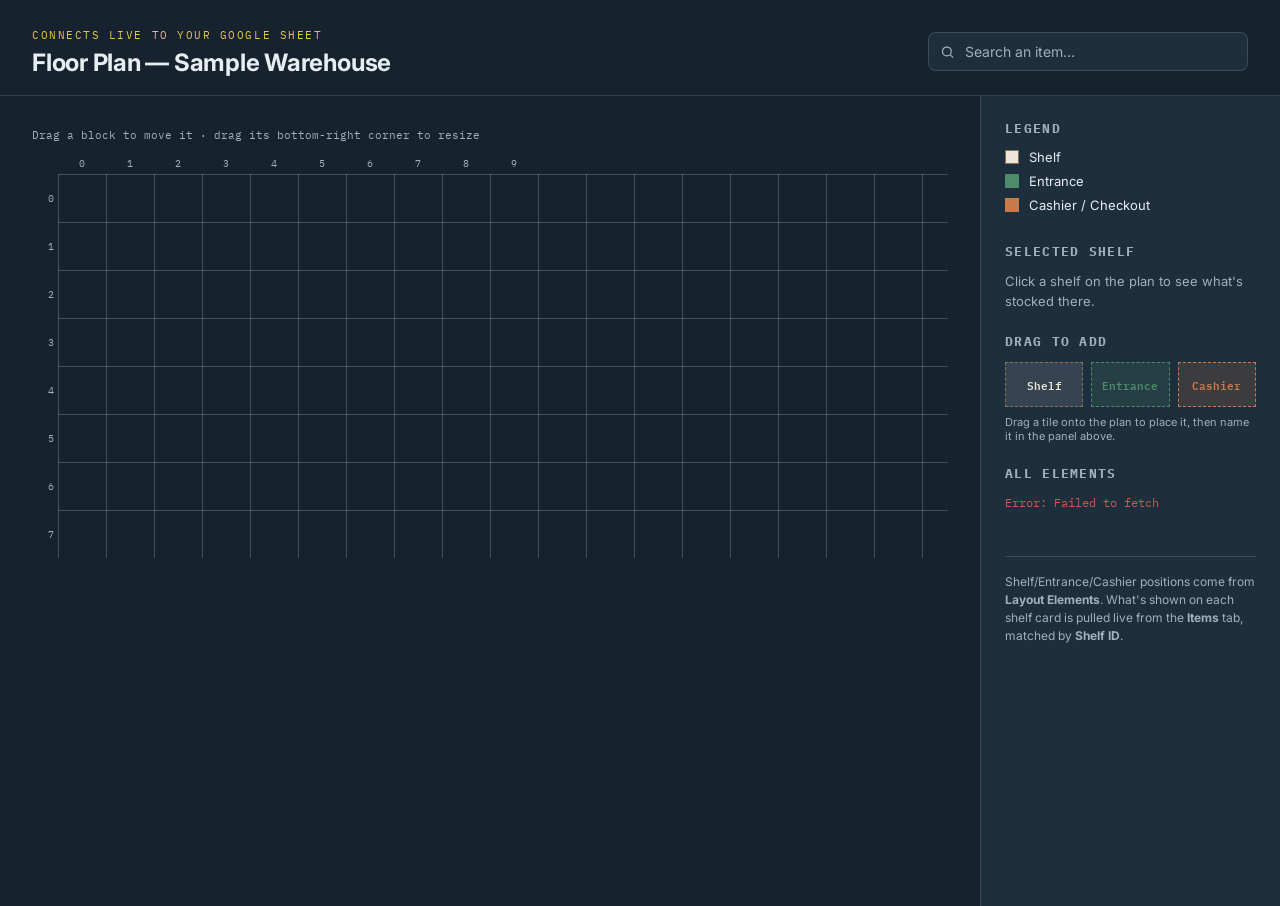
==== index.html @ 54632bd7 "Fix" ====
<!DOCTYPE html>
<html lang="en">
<head>
    <meta charset="UTF-8">
    <meta name="viewport" content="width=device-width, initial-scale=1.0">
    <title>Warehouse Floor Plan — Prototype</title>
    <link rel="preconnect" href="https://fonts.googleapis.com">
    <link href="https://fonts.googleapis.com/css2?family=IBM+Plex+Mono:wght@400;500;600&family=Inter:wght@400;500;600;700&display=swap" rel="stylesheet">
    <link rel="stylesheet" href="index.css">

    <!-- PWA: installable on Android + iOS -->
    <link rel="manifest" href="manifest.json">
    <meta name="theme-color" content="#16232F">

    <!-- iOS home-screen support (Safari doesn't read manifest.json fully) -->
    <meta name="apple-mobile-web-app-capable" content="yes">
    <meta name="apple-mobile-web-app-status-bar-style" content="black-translucent">
    <meta name="apple-mobile-web-app-title" content="Floor Plan">
    <link rel="apple-touch-icon" href="apple-touch-icon.png">

    <link rel="icon" href="icon-192.png">
</head>
<body>

    <header>
        <div class="title-block">
            <p class="eyebrow">Connects live to your Google Sheet</p>
            <h1>Floor Plan — Sample Warehouse</h1>
        </div>
        <div>
            <div class="search-wrap">
                <svg viewBox="0 0 24 24" fill="none" stroke-width="2"><circle cx="11" cy="11" r="7"/><line x1="21" y1="21" x2="16.65" y2="16.65"/></svg>
                <input id="search" type="text" placeholder="Search an item…" autocomplete="off">
            </div>
            <div class="search-status" id="search-status"></div>
        </div>
    </header>

    <main>
        <div class="plan-area">
            <p style="font-family:'IBM Plex Mono',monospace; font-size:11px; color:var(--chrome-dim); margin:0 0 12px;">
                Drag a block to move it · drag its bottom-right corner to resize
            </p>
            <div class="overlap-banner" id="overlap-banner">⚠ Two or more blocks are overlapping — drag one to clear the conflict.</div>
            <div class="plan-grid-wrap">
                <div class="corner"></div>
                <div class="ruler" id="col-ruler"></div>
                <div class="ruler" id="row-ruler"></div>
                <div id="grid"></div>
            </div>
        </div>

        <aside>
            <div class="panel">
                <h2>Legend</h2>
                <div class="legend-row"><span class="swatch" style="background:var(--paper); border:1.5px solid var(--paper-border)"></span> Shelf</div>
                <div class="legend-row"><span class="swatch" style="background:var(--entrance)"></span> Entrance</div>
                <div class="legend-row"><span class="swatch" style="background:var(--cashier)"></span> Cashier / Checkout</div>
            </div>

            <div class="panel">
                <h2>Selected shelf</h2>
                <div id="detail-empty">Click a shelf on the plan to see what's stocked there.</div>
                <div id="detail-content" style="display:none"></div>
            </div>

            <div class="panel">
                <h2>Drag to add</h2>
                <div class="palette">
                    <div class="palette-tile shelf" data-type="shelf">Shelf</div>
                    <div class="palette-tile entrance" data-type="entrance">Entrance</div>
                    <div class="palette-tile cashier" data-type="cashier">Cashier</div>
                </div>
                <p style="font-size:11px; color:var(--chrome-dim); margin:8px 0 0;">Drag a tile onto the plan to place it, then name it in the panel above.</p>
            </div>

            <div class="panel">
                <h2>All elements</h2>
                <div id="data-status" class="data-status">Loading from Sheet…</div>
                <div class="manage-list" id="manage-list"></div>
            </div>

            <p class="note">Shelf/Entrance/Cashier positions come from <strong>Layout Elements</strong>. What's shown on each shelf card is pulled live from the <strong>Items</strong> tab, matched by <strong>Shelf ID</strong>.</p>
        </aside>
    </main>

    <script src="script.js"></script>
    <script>
        if ('serviceWorker' in navigator) {
            window.addEventListener('load', () => {
                navigator.serviceWorker.register('service-worker.js').catch((err) => {
                    console.warn('Service worker registration failed:', err);
                });
            });
        }
    </script>
</body>
</html>
---- index.css ----
:root {
    --bg: #16232F;
    --bg-line: rgba(255, 255, 255, 0.07);
    --bg-line-strong: rgba(255, 255, 255, 0.14);
    --paper: #EDE6D8;
    --paper-border: #8C6F4E;
    --entrance: #4C8C6B;
    --entrance-border: #366B4E;
    --cashier: #C97B4B;
    --cashier-border: #9C5A32;
    --ink: #16232F;
    --chrome: #E8EDF2;
    --chrome-dim: #9FB0BE;
    --highlight: #E9C24A;
    --panel-bg: #1D2E3D;
    --danger: #C9584B;
    --cell-size: 48px;
    --gap: 0px; /* Gap removed */
    --track: calc(var(--cell-size) + var(--gap));
}

* {
    box-sizing: border-box;
}

body {
    margin: 0;
    background: var(--bg);
    color: var(--chrome);
    font-family: 'Inter', sans-serif;
    min-height: 100vh;
}

header {
    padding: 28px 32px 18px;
    border-bottom: 1px solid var(--bg-line-strong);
    display: flex;
    align-items: flex-end;
    justify-content: space-between;
    flex-wrap: wrap;
    gap: 16px;
}

.title-block .eyebrow {
    font-family: 'IBM Plex Mono', monospace;
    font-size: 11px;
    letter-spacing: 0.14em;
    text-transform: uppercase;
    color: var(--highlight);
    margin: 0 0 6px;
}

.title-block h1 {
    margin: 0;
    font-size: 24px;
    font-weight: 700;
    letter-spacing: -0.01em;
}

.search-wrap {
    position: relative;
    width: 320px;
    max-width: 100%;
}

.search-wrap input {
    width: 100%;
    background: var(--panel-bg);
    border: 1px solid var(--bg-line-strong);
    color: var(--chrome);
    padding: 10px 14px 10px 36px;
    border-radius: 8px;
    font-size: 14px;
    font-family: 'Inter', sans-serif;
}

.search-wrap input:focus {
    outline: 2px solid var(--highlight);
    outline-offset: 1px;
}

.search-wrap input::placeholder {
    color: var(--chrome-dim);
}

.search-wrap svg {
    position: absolute;
    left: 12px;
    top: 50%;
    transform: translateY(-50%);
    width: 15px;
    height: 15px;
    stroke: var(--chrome-dim);
}

.search-status {
    font-family: 'IBM Plex Mono', monospace;
    font-size: 12px;
    color: var(--chrome-dim);
    margin-top: 6px;
}

.search-status.match {
    color: var(--highlight);
}

main {
    display: grid;
    grid-template-columns: 1fr 300px;
    gap: 0;
}

.plan-area {
    padding: 32px;
    overflow: auto;
}

.overlap-banner {
    display: none;
    background: rgba(201, 88, 75, 0.15);
    border: 1px solid var(--danger);
    color: #f0b3ab;
    font-size: 12px;
    padding: 8px 12px;
    border-radius: 6px;
    margin-bottom: 12px;
    font-family: 'IBM Plex Mono', monospace;
}

.overlap-banner.show {
    display: block;
}

.plan-grid-wrap {
    display: grid;
    grid-template-columns: 26px auto;
    grid-template-rows: 20px auto;
}

.corner {
    grid-column: 1;
    grid-row: 1;
}

.ruler {
    font-family: 'IBM Plex Mono', monospace;
    font-size: 10px;
    color: var(--chrome-dim);
}

#col-ruler {
    grid-column: 2;
    grid-row: 1;
    display: grid;
    grid-auto-flow: column;
    grid-auto-columns: var(--track);
    gap: var(--gap);
    align-items: end;
    padding-bottom: 4px;
}

#col-ruler span {
    text-align: center;
}

#row-ruler {
    grid-column: 1;
    grid-row: 2;
    display: grid;
    grid-auto-flow: row;
    grid-auto-rows: var(--track);
    gap: var(--gap);
    justify-items: end;
    padding-right: 4px;
}

#row-ruler span {
    align-self: center;
}

#grid {
    grid-column: 2;
    grid-row: 2;
    position: relative;
    display: grid;
    grid-template-columns: repeat(10, var(--cell-size));
    grid-auto-rows: var(--cell-size);
    gap: var(--gap);
    /* Stronger grid lines */
    background-image:
        linear-gradient(to right, rgba(255,255,255,0.2) 1px, transparent 1px),
        linear-gradient(to bottom, rgba(255,255,255,0.2) 1px, transparent 1px);
    background-size: var(--track) var(--track);
    background-position: 0 0;
}

.cell {
    border-radius: 0; /* Square edges */
    display: flex;
    flex-direction: column;
    align-items: center;
    justify-content: center;
    font-family: 'IBM Plex Mono', monospace;
    font-size: 10px;
    text-align: center;
    line-height: 1.2;
    padding: 2px;
    cursor: grab;
    border: 1.5px solid transparent;
    transition: box-shadow 0.12s ease;
    position: relative;
    user-select: none;
}

.cell.dragging {
    opacity: 0.88;
    box-shadow: 0 10px 24px rgba(0, 0, 0, 0.5);
    cursor: grabbing;
    z-index: 20;
}

.cell.shelf {
    background: var(--paper);
    border-color: var(--paper-border);
    color: var(--ink);
}

.cell.shelf:hover {
    box-shadow: 0 4px 10px rgba(0, 0, 0, 0.35);
}

.cell.shelf.selected {
    outline: 2px solid var(--highlight);
    outline-offset: 2px;
}

.cell.shelf.match {
    animation: pulse 1s ease-in-out infinite;
    border-color: #FFD700;
    z-index: 10;
}

.cell.overlap {
    outline: 2px solid var(--danger);
    outline-offset: 2px;
}

/* Enhanced Pulsating Effect */
@keyframes pulse {
    0% {
        box-shadow: 0 0 0 0 rgba(255, 215, 0, 0.8);
        border-color: #FFD700;
        transform: scale(1);
    }
    50% {
        box-shadow: 0 0 0 12px rgba(255, 215, 0, 0);
        border-color: #FFA500;
        transform: scale(1.02);
    }
    100% {
        box-shadow: 0 0 0 0 rgba(255, 215, 0, 0);
        border-color: #FFD700;
        transform: scale(1);
    }
}

@keyframes popIn {
    from {
        opacity: 0;
        transform: scale(0.8);
    }
    to {
        opacity: 1;
        transform: scale(1);
    }
}

.cell.pop-in {
    animation: popIn 0.22s ease-out;
}

.cell.entrance {
    background: var(--entrance);
    border-color: var(--entrance-border);
    color: #fff;
}

.cell.cashier {
    background: var(--cashier);
    border-color: var(--cashier-border);
    color: #fff;
}

.cell .label {
    font-weight: 600;
    font-size: 10px;
}

.cell .sub {
    font-size: 8px;
    opacity: 0.75;
    margin-top: 1px;
}

.resize-handle {
    position: absolute;
    right: 0px;
    bottom: 0px;
    width: 12px;
    height: 12px;
    cursor: nwse-resize;
    background: rgba(0, 0, 0, 0.25);
    border-radius: 0; /* Square edges for handle */
    border-top: 1px solid rgba(255,255,255,0.2);
    border-left: 1px solid rgba(255,255,255,0.2);
}

.cell.entrance .resize-handle,
.cell.cashier .resize-handle {
    background: rgba(255, 255, 255, 0.3);
}

aside {
    background: var(--panel-bg);
    border-left: 1px solid var(--bg-line-strong);
    padding: 24px;
    display: flex;
    flex-direction: column;
    gap: 22px;
    min-height: calc(100vh - 90px);
}

.panel h2 {
    font-size: 13px;
    text-transform: uppercase;
    letter-spacing: 0.1em;
    color: var(--chrome-dim);
    margin: 0 0 12px;
    font-family: 'IBM Plex Mono', monospace;
}

.legend-row {
    display: flex;
    align-items: center;
    gap: 10px;
    font-size: 13px;
    margin-bottom: 8px;
}

.swatch {
    width: 14px;
    height: 14px;
    border-radius: 0; /* Square swatches */
    flex-shrink: 0;
}

#detail-empty {
    color: var(--chrome-dim);
    font-size: 13px;
    line-height: 1.5;
}

.data-status {
    color: var(--chrome-dim);
    font-size: 12px;
    line-height: 1.5;
    margin-bottom: 10px;
    font-family: 'IBM Plex Mono', monospace;
}

.config-label {
    display: block;
    margin-bottom: 10px;
    font-size: 12px;
    color: var(--chrome-dim);
}

.config-button {
    background: var(--highlight);
    color: var(--ink);
    border: none;
    padding: 8px 10px;
    border-radius: 6px;
    font-weight: 600;
    font-size: 12px;
    cursor: pointer;
    margin-top: 8px;
}

#detail-content {
    font-size: 14px;
}

#detail-content .shelf-id {
    font-family: 'IBM Plex Mono', monospace;
    color: var(--chrome-dim);
    font-size: 12px;
    margin-bottom: 8px;
    display: block;
}

.edit-field {
    width: 100%;
    background: var(--bg);
    border: 1px solid var(--bg-line-strong);
    color: var(--chrome);
    padding: 7px 9px;
    border-radius: 6px;
    font-size: 13px;
    font-family: 'Inter', sans-serif;
    margin-bottom: 8px;
}

textarea.edit-field {
    resize: vertical;
    min-height: 50px;
}

button#save-btn {
    background: var(--highlight);
    color: var(--ink);
    border: none;
    padding: 8px 10px;
    border-radius: 6px;
    font-weight: 600;
    font-size: 12px;
    cursor: pointer;
    width: 100%;
    margin-top: 4px;
}

button#remove-btn {
    margin-top: 8px;
    background: transparent;
    color: var(--danger);
    border: 1px solid var(--danger);
    padding: 8px 10px;
    border-radius: 6px;
    font-size: 12px;
    font-weight: 600;
    cursor: pointer;
    width: 100%;
}

button#remove-btn:hover {
    background: rgba(201, 88, 75, 0.12);
}

.palette {
    display: flex;
    gap: 8px;
}

.palette-tile {
    flex: 1;
    text-align: center;
    padding: 12px 6px;
    border-radius: 0; /* Square palette tiles */
    font-family: 'IBM Plex Mono', monospace;
    font-size: 11px;
    font-weight: 600;
    cursor: grab;
    border: 1.5px dashed;
    user-select: none;
}

.palette-tile.shelf {
    background: rgba(237, 230, 216, 0.12);
    border-color: var(--paper-border);
    color: var(--paper);
}

.palette-tile.entrance {
    background: rgba(76, 140, 107, 0.18);
    border-color: var(--entrance);
    color: var(--entrance);
}

.palette-tile.cashier {
    background: rgba(201, 123, 75, 0.18);
    border-color: var(--cashier);
    color: var(--cashier);
}

.palette-tile:active {
    cursor: grabbing;
}

.ghost-tile {
    position: fixed;
    pointer-events: none;
    z-index: 999;
    border-radius: 0; /* Square ghost tile */
    opacity: 0.85;
    display: flex;
    align-items: center;
    justify-content: center;
    font-family: 'IBM Plex Mono', monospace;
    font-size: 11px;
    font-weight: 600;
    color: #fff;
}

.manage-list {
    display: flex;
    flex-direction: column;
    gap: 6px;
    max-height: 180px;
    overflow-y: auto;
}

.manage-row {
    display: flex;
    align-items: center;
    justify-content: space-between;
    font-size: 12px;
    background: var(--bg);
    border: 1px solid var(--bg-line-strong);
    border-radius: 6px;
    padding: 6px 8px;
}

.manage-row .m-label {
    display: flex;
    flex-direction: column;
}

.manage-row .m-label span.tag {
    color: var(--chrome-dim);
    font-family: 'IBM Plex Mono', monospace;
    font-size: 10px;
}

.manage-row button {
    background: transparent;
    border: none;
    color: var(--danger);
    cursor: pointer;
    font-size: 15px;
    line-height: 1;
    padding: 2px 6px;
}

.manage-row button:hover {
    color: #fff;
    background: var(--danger);
    border-radius: 4px;
}

form#add-form {
    display: flex;
    flex-direction: column;
    gap: 10px;
}

form#add-form label {
    font-size: 12px;
    color: var(--chrome-dim);
    display: flex;
    flex-direction: column;
    gap: 4px;
}

form#add-form input,
form#add-form select {
    background: var(--bg);
    border: 1px solid var(--bg-line-strong);
    color: var(--chrome);
    padding: 8px 10px;
    border-radius: 6px;
    font-size: 13px;
    font-family: 'Inter', sans-serif;
}

.row-2 {
    display: grid;
    grid-template-columns: 1fr 1fr;
    gap: 10px;
}

button#add-btn {
    margin-top: 4px;
    background: var(--highlight);
    color: var(--ink);
    border: none;
    padding: 10px;
    border-radius: 6px;
    font-weight: 600;
    font-size: 13px;
    cursor: pointer;
}

button#add-btn:hover {
    filter: brightness(1.05);
}

.note {
    font-size: 12px;
    color: var(--chrome-dim);
    line-height: 1.5;
    border-top: 1px solid var(--bg-line-strong);
    padding-top: 16px;
}
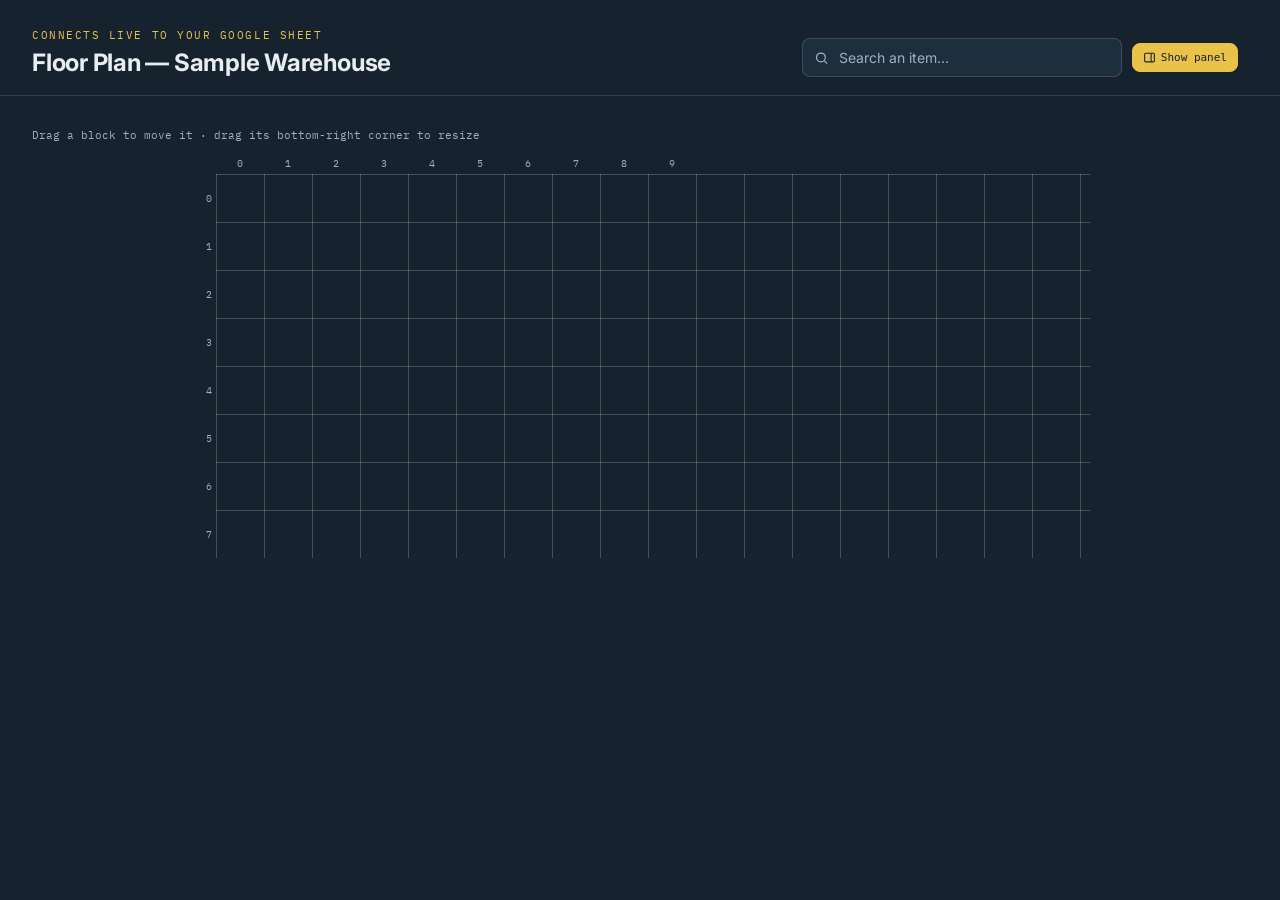
==== commit e5fde835: "commit for final floor plan" ====
--- a/index.html
+++ b/index.html
@@ -27,21 +27,27 @@
             <p class="eyebrow">Connects live to your Google Sheet</p>
             <h1>Floor Plan — Sample Warehouse</h1>
         </div>
-        <div>
+        <div class="header-right">
             <div class="search-wrap">
                 <svg viewBox="0 0 24 24" fill="none" stroke-width="2"><circle cx="11" cy="11" r="7"/><line x1="21" y1="21" x2="16.65" y2="16.65"/></svg>
                 <input id="search" type="text" placeholder="Search an item…" autocomplete="off">
+                <div class="search-results" id="search-results"></div>
             </div>
+            <button id="panel-toggle" class="panel-toggle-btn" title="Show side panel" aria-pressed="true">
+                <svg viewBox="0 0 24 24" fill="none" stroke-width="2" stroke="currentColor"><rect x="3" y="4" width="18" height="16" rx="2"/><line x1="15" y1="4" x2="15" y2="20"/></svg>
+                <span>Show panel</span>
+            </button>
             <div class="search-status" id="search-status"></div>
         </div>
     </header>
 
-    <main>
+    <main class="panel-hidden">
         <div class="plan-area">
             <p style="font-family:'IBM Plex Mono',monospace; font-size:11px; color:var(--chrome-dim); margin:0 0 12px;">
                 Drag a block to move it · drag its bottom-right corner to resize
             </p>
             <div class="overlap-banner" id="overlap-banner">⚠ Two or more blocks are overlapping — drag one to clear the conflict.</div>
+            <div class="overlap-banner duplicate-banner" id="duplicate-banner"></div>
             <div class="plan-grid-wrap">
                 <div class="corner"></div>
                 <div class="ruler" id="col-ruler"></div>
@@ -51,6 +57,13 @@
         </div>
 
         <aside>
+            <div class="panel">
+                <h2>Edit access</h2>
+                <div id="lock-status" class="lock-status locked">🔒 View-only — editing is locked</div>
+                <button id="unlock-btn" class="config-button" style="width:100%;">Unlock editing</button>
+                <button id="lock-btn" class="config-button lock-btn-relock" style="width:100%; display:none;">Lock editing</button>
+            </div>
+
             <div class="panel">
                 <h2>Legend</h2>
                 <div class="legend-row"><span class="swatch" style="background:var(--paper); border:1.5px solid var(--paper-border)"></span> Shelf</div>
--- a/index.css
+++ b/index.css
@@ -23,6 +23,14 @@
     box-sizing: border-box;
 }
 
+button {
+    appearance: none;
+    -webkit-appearance: none;
+    -moz-appearance: none;
+    font-family: inherit;
+    -webkit-tap-highlight-color: transparent;
+}
+
 body {
     margin: 0;
     background: var(--bg);
@@ -61,6 +69,51 @@
     position: relative;
     width: 320px;
     max-width: 100%;
+}
+
+.header-right {
+    display: flex;
+    align-items: center;
+    gap: 10px;
+    flex-wrap: wrap;
+}
+
+.panel-toggle-btn {
+    appearance: none;
+    -webkit-appearance: none;
+    -moz-appearance: none;
+    display: flex;
+    align-items: center;
+    gap: 5px;
+    background: var(--panel-bg);
+    background-color: var(--panel-bg);
+    border: 1px solid var(--bg-line-strong);
+    color: var(--chrome);
+    padding: 7px 10px;
+    border-radius: 8px;
+    font-family: 'IBM Plex Mono', monospace;
+    font-size: 11px;
+    font-weight: 500;
+    cursor: pointer;
+    white-space: nowrap;
+    -webkit-tap-highlight-color: transparent;
+}
+
+.panel-toggle-btn:hover {
+    border-color: var(--highlight);
+    color: var(--highlight);
+}
+
+.panel-toggle-btn svg {
+    width: 13px;
+    height: 13px;
+    flex-shrink: 0;
+}
+
+.panel-toggle-btn[aria-pressed="true"] {
+    background: var(--highlight);
+    border-color: var(--highlight);
+    color: var(--ink);
 }
 
 .search-wrap input {
@@ -93,6 +146,90 @@
     stroke: var(--chrome-dim);
 }
 
+.search-results {
+    display: none;
+    position: absolute;
+    top: calc(100% + 6px);
+    left: 0;
+    right: 0;
+    background: var(--panel-bg);
+    border: 1px solid var(--bg-line-strong);
+    border-radius: 8px;
+    box-shadow: 0 10px 24px rgba(0, 0, 0, 0.4);
+    max-height: 320px;
+    overflow-y: auto;
+    z-index: 30;
+}
+
+.search-results.show {
+    display: block;
+}
+
+.search-result-row {
+    display: flex;
+    align-items: center;
+    justify-content: space-between;
+    gap: 10px;
+    padding: 9px 12px;
+    cursor: pointer;
+    border-bottom: 1px solid var(--bg-line);
+    text-align: left;
+}
+
+.search-result-row:last-child {
+    border-bottom: none;
+}
+
+.search-result-row:hover,
+.search-result-row.active {
+    background: rgba(233, 194, 74, 0.1);
+}
+
+.search-result-row .sr-main {
+    min-width: 0;
+    flex: 1;
+}
+
+.search-result-row .sr-name {
+    font-size: 13px;
+    color: var(--chrome);
+    white-space: nowrap;
+    overflow: hidden;
+    text-overflow: ellipsis;
+}
+
+.search-result-row .sr-meta {
+    font-family: 'IBM Plex Mono', monospace;
+    font-size: 10px;
+    color: var(--chrome-dim);
+    margin-top: 2px;
+    white-space: nowrap;
+    overflow: hidden;
+    text-overflow: ellipsis;
+}
+
+.search-result-row .sr-qty {
+    font-family: 'IBM Plex Mono', monospace;
+    font-size: 11px;
+    color: var(--highlight);
+    flex-shrink: 0;
+}
+
+.search-result-empty {
+    padding: 12px;
+    font-size: 12px;
+    color: var(--chrome-dim);
+    text-align: center;
+}
+
+.search-result-more {
+    padding: 8px 12px;
+    font-size: 11px;
+    color: var(--chrome-dim);
+    text-align: center;
+    font-family: 'IBM Plex Mono', monospace;
+}
+
 .search-status {
     font-family: 'IBM Plex Mono', monospace;
     font-size: 12px;
@@ -110,9 +247,18 @@
     gap: 0;
 }
 
+main.panel-hidden {
+    grid-template-columns: 1fr;
+}
+
+main.panel-hidden aside {
+    display: none;
+}
+
 .plan-area {
     padding: 32px;
-    overflow: auto;
+    overflow-x: hidden;
+    overflow-y: auto;
 }
 
 .overlap-banner {
@@ -135,6 +281,8 @@
     display: grid;
     grid-template-columns: 26px auto;
     grid-template-rows: 20px auto;
+    max-width: 900px;
+    margin: 0 auto;
 }
 
 .corner {
@@ -210,6 +358,7 @@
     transition: box-shadow 0.12s ease;
     position: relative;
     user-select: none;
+    overflow: hidden;
 }
 
 .cell.dragging {
@@ -243,6 +392,12 @@
 .cell.overlap {
     outline: 2px solid var(--danger);
     outline-offset: 2px;
+}
+
+.cell.duplicate {
+    outline: 2px dashed var(--danger);
+    outline-offset: 2px;
+    box-shadow: 0 0 0 4px rgba(201, 88, 75, 0.15);
 }
 
 /* Enhanced Pulsating Effect */
@@ -293,13 +448,24 @@
 
 .cell .label {
     font-weight: 600;
-    font-size: 10px;
+    font-size: clamp(7px, calc(var(--cell-size) * 0.22), 10px);
+    line-height: 1.15;
+    display: -webkit-box;
+    -webkit-line-clamp: 2;
+    -webkit-box-orient: vertical;
+    overflow: hidden;
+    word-break: break-word;
+    max-width: 100%;
 }
 
 .cell .sub {
-    font-size: 8px;
+    font-size: clamp(6px, calc(var(--cell-size) * 0.16), 8px);
     opacity: 0.75;
     margin-top: 1px;
+    white-space: nowrap;
+    overflow: hidden;
+    text-overflow: ellipsis;
+    max-width: 100%;
 }
 
 .resize-handle {
@@ -600,4 +766,148 @@
     line-height: 1.5;
     border-top: 1px solid var(--bg-line-strong);
     padding-top: 16px;
+}
+
+/* ===== Edit lock ===== */
+.lock-status {
+    font-family: 'IBM Plex Mono', monospace;
+    font-size: 12px;
+    padding: 8px 10px;
+    border-radius: 6px;
+    margin-bottom: 10px;
+    line-height: 1.4;
+}
+
+.lock-status.locked {
+    background: rgba(201, 88, 75, 0.12);
+    color: #f0b3ab;
+    border: 1px solid var(--danger);
+}
+
+.lock-status.unlocked {
+    background: rgba(76, 140, 107, 0.15);
+    color: #b7e6cb;
+    border: 1px solid var(--entrance);
+}
+
+.lock-btn-relock {
+    background: transparent !important;
+    color: var(--danger) !important;
+    border: 1px solid var(--danger);
+}
+
+/* When locked: palette is inert and dimmed */
+body.locked .palette-tile {
+    opacity: 0.35;
+    cursor: not-allowed;
+    pointer-events: none;
+}
+
+/* When locked: resize handles and manage-list delete buttons are hidden */
+body.locked .resize-handle {
+    display: none;
+}
+
+body.locked .manage-row button {
+    display: none;
+}
+
+body.locked .cell {
+    cursor: pointer;
+}
+
+.locked-note {
+    font-size: 12px;
+    color: var(--chrome-dim);
+    background: var(--bg);
+    border: 1px solid var(--bg-line-strong);
+    border-radius: 6px;
+    padding: 10px;
+    line-height: 1.5;
+}
+
+/* ===== Mobile responsiveness ===== */
+@media (max-width: 900px) {
+    :root {
+        --cell-size: 38px;
+    }
+
+    header {
+        padding: 18px 16px 14px;
+        align-items: stretch;
+    }
+
+    .title-block h1 {
+        font-size: 19px;
+    }
+
+    .search-wrap {
+        width: 100%;
+    }
+
+    main {
+        grid-template-columns: 1fr;
+    }
+
+    .plan-area {
+        padding: 16px;
+        order: 1;
+    }
+
+    aside {
+        border-left: none;
+        border-top: 1px solid var(--bg-line-strong);
+        min-height: auto;
+        padding: 18px 16px;
+        order: 2;
+    }
+
+    .plan-grid-wrap {
+        grid-template-columns: 22px auto;
+    }
+
+    .manage-list {
+        max-height: 220px;
+    }
+}
+
+@media (max-width: 480px) {
+    :root {
+        --cell-size: 30px;
+    }
+
+    .title-block .eyebrow {
+        font-size: 10px;
+    }
+
+    .title-block h1 {
+        font-size: 17px;
+    }
+
+    .row-2 {
+        grid-template-columns: 1fr;
+    }
+}
+
+/* Larger touch targets + no accidental page-scroll while dragging on touch devices */
+@media (pointer: coarse) {
+    .resize-handle {
+        width: 20px;
+        height: 20px;
+    }
+
+    .palette-tile {
+        padding: 16px 6px;
+    }
+
+    .manage-row button {
+        padding: 6px 10px;
+        font-size: 18px;
+    }
+}
+
+.cell,
+.resize-handle,
+.palette-tile {
+    touch-action: none;
 }
